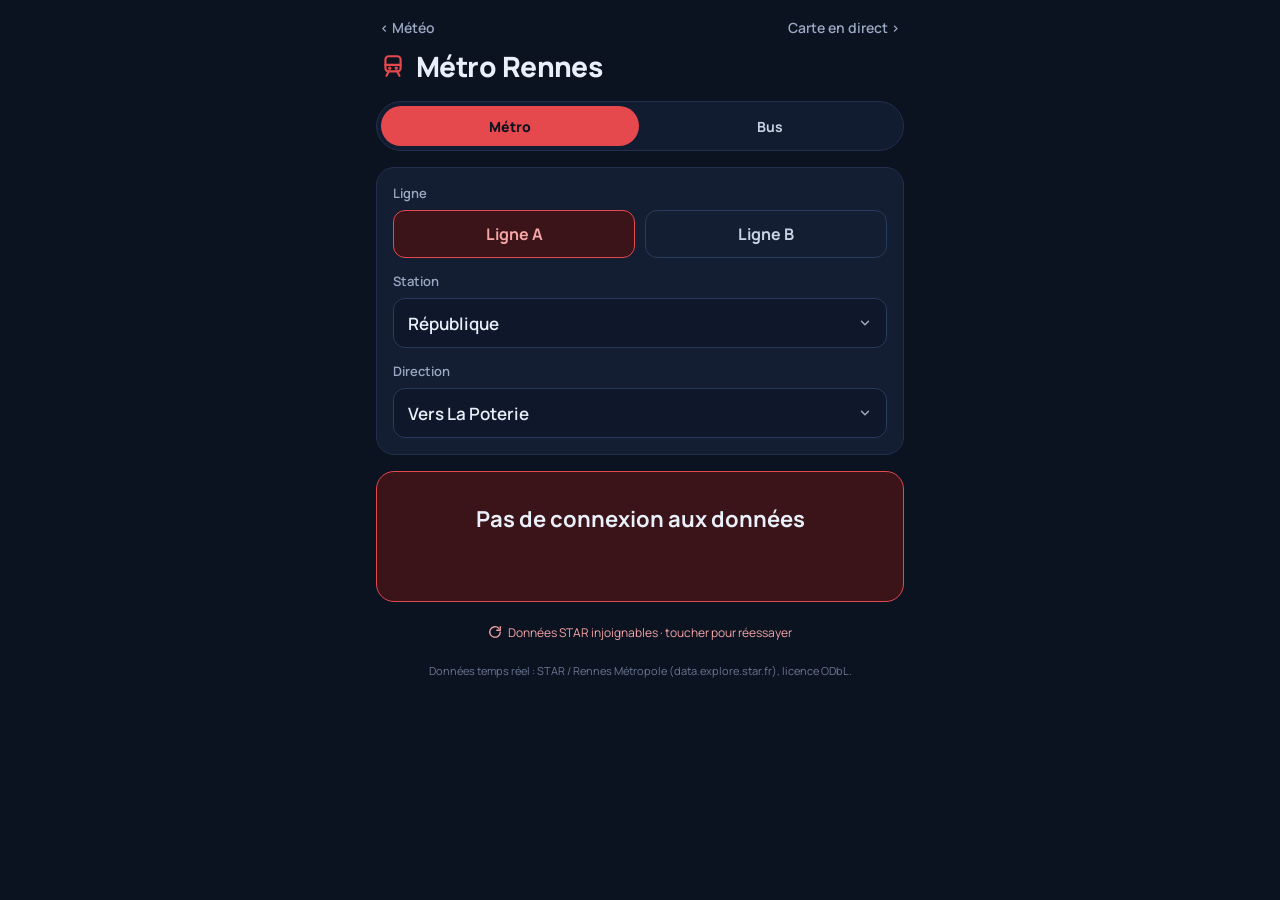
==== metro/index.html @ 05e3197b "Carte en direct des bus et métros de Rennes ; heures STAR lisibles par Safari Co-Authored-By: Claude" ====
<!doctype html>
<html lang="fr">
<head>
<meta charset="utf-8">
<meta name="viewport" content="width=device-width, initial-scale=1, viewport-fit=cover">
<meta name="theme-color" content="#0B1220">
<meta name="apple-mobile-web-app-capable" content="yes">
<meta name="mobile-web-app-capable" content="yes">
<meta name="apple-mobile-web-app-status-bar-style" content="black-translucent">
<meta name="apple-mobile-web-app-title" content="Métro">
<title>Métro et bus Rennes</title>
<link rel="manifest" href="manifest.webmanifest">
<link rel="icon" href="icon.svg" type="image/svg+xml">
<link rel="apple-touch-icon" href="apple-touch-icon.png">
<link rel="preconnect" href="https://fonts.googleapis.com">
<link rel="preconnect" href="https://fonts.gstatic.com" crossorigin>
<link href="https://fonts.googleapis.com/css2?family=Manrope:wght@400;500;600;700;800&display=swap" rel="stylesheet">
<link rel="stylesheet" href="metro.css">
</head>
<body data-tab="metro">
<div class="app">
  <header class="top">
    <div class="top-links"><a class="back" href="../">‹ Météo</a><a class="back" href="carte/">Carte en direct ›</a></div>
    <h1>
      <svg class="ico-metro" width="26" height="26" viewBox="0 0 24 24" fill="none" stroke="currentColor" stroke-width="2" stroke-linecap="round" stroke-linejoin="round" aria-hidden="true"><rect x="5" y="3" width="14" height="14" rx="3"/><path d="M5 11h14M8 17l-2 4M16 17l2 4"/><circle cx="9" cy="14" r=".6" fill="currentColor"/><circle cx="15" cy="14" r=".6" fill="currentColor"/></svg>
      <svg class="ico-bus" width="26" height="26" viewBox="0 0 24 24" fill="none" stroke="currentColor" stroke-width="2" stroke-linecap="round" stroke-linejoin="round" aria-hidden="true"><rect x="4" y="3" width="16" height="15" rx="3"/><path d="M4 11h16M8 18v3M16 18v3M9 7h6"/><circle cx="8" cy="14.5" r=".6" fill="currentColor"/><circle cx="16" cy="14.5" r=".6" fill="currentColor"/></svg>
      <span id="title">Métro Rennes</span>
    </h1>
  </header>

  <nav class="tabs" aria-label="Onglets">
    <a href="#metro" data-tab="metro" style="--c:#E5484D">Métro</a>
    <a href="#bus" data-tab="bus" style="--c:#5BB8FF">Bus</a>
  </nav>

  <!-- Onglet Métro -->
  <main class="tab" id="tab-metro">
    <section class="card">
      <div class="lbl">Ligne</div>
      <div class="seg" role="group" aria-label="Ligne">
        <button type="button" id="btn-a" data-line="A">Ligne A</button>
        <button type="button" id="btn-b" data-line="B">Ligne B</button>
      </div>

      <label class="lbl" for="station">Station</label>
      <select id="station"></select>

      <label class="lbl" for="direction">Direction</label>
      <select id="direction"></select>
    </section>

    <section class="result" id="result" aria-live="polite">
      <div class="r-label" id="r-label">Prochain métro dans</div>
      <div class="r-main" id="r-main">…</div>
      <div class="r-next" id="r-next"></div>
      <div class="r-note" id="r-note"></div>
    </section>

    <button type="button" class="status" id="status" aria-label="Actualiser">
      <svg width="14" height="14" viewBox="0 0 24 24" fill="none" stroke="currentColor" stroke-width="2.2" stroke-linecap="round" stroke-linejoin="round" aria-hidden="true"><path d="M21 12a9 9 0 1 1-2.6-6.4"/><path d="M21 3v6h-6"/></svg>
      <span id="status-text">Chargement…</span>
    </button>
    <pre class="debug" id="debug" hidden></pre>
  </main>

  <!-- Onglet Bus -->
  <main class="tab bus" id="tab-bus" hidden>
    <section class="card">
      <label class="lbl" for="from">Je pars de</label>
      <div class="ac">
        <input id="from" type="text" autocomplete="off" autocorrect="off" spellcheck="false" placeholder="République" enterkeyhint="next">
        <ul class="sugg" id="from-sugg" hidden></ul>
      </div>

      <div class="swap-row">
        <label class="lbl" for="to">Je vais à</label>
        <button type="button" class="swap" id="swap" aria-label="Inverser départ et arrivée">
          <svg width="18" height="18" viewBox="0 0 24 24" fill="none" stroke="currentColor" stroke-width="2.2" stroke-linecap="round" stroke-linejoin="round" aria-hidden="true"><path d="M7 4v16M3 8l4-4 4 4M17 20V4M13 16l4 4 4-4"/></svg>
        </button>
      </div>
      <div class="ac">
        <input id="to" type="text" autocomplete="off" autocorrect="off" spellcheck="false" placeholder="Gares" enterkeyhint="done">
        <ul class="sugg" id="to-sugg" hidden></ul>
      </div>
    </section>

    <section class="result" id="bus-result" aria-live="polite">
      <div class="r-label" id="b-label"></div>
      <div class="r-main small" id="b-main">Choisis tes deux arrêts</div>
      <div class="r-next" id="b-next"></div>
      <div class="r-note" id="b-note"></div>
    </section>

    <ul class="blist" id="b-list"></ul>

    <button type="button" class="status" id="b-status" aria-label="Actualiser">
      <svg width="14" height="14" viewBox="0 0 24 24" fill="none" stroke="currentColor" stroke-width="2.2" stroke-linecap="round" stroke-linejoin="round" aria-hidden="true"><path d="M21 12a9 9 0 1 1-2.6-6.4"/><path d="M21 3v6h-6"/></svg>
      <span id="b-status-text">Chargement des arrêts…</span>
    </button>
    <pre class="debug" id="b-debug" hidden></pre>
  </main>

  <footer class="foot">Données temps réel : STAR / Rennes Métropole (data.explore.star.fr), licence ODbL.</footer>
</div>
<script src="metro.js"></script>
<script src="bus.js"></script>
<script src="tabs.js"></script>
</body>
</html>
---- metro/metro.css ----
:root {
  --bg: #0B1220;
  --card: #141E33;
  --line: #22304D;
  --line2: #2A3A5C;
  --text: #EAF0FA;
  --soft: #C9D3E6;
  --muted: #9AA8C2;
  --a: #E5484D;
  --a-bg: #3A1418;
  --a-soft: #F6A5A7;
  --b: #4CC38A;
  --b-bg: #10301F;
  --b-soft: #A3E6C3;
  --c: var(--a);
  --c-bg: var(--a-bg);
  --c-soft: var(--a-soft);
  --safe-top: env(safe-area-inset-top, 0px);
  --safe-bottom: env(safe-area-inset-bottom, 0px);
}
body.line-b { --c: var(--b); --c-bg: var(--b-bg); --c-soft: var(--b-soft); }
body[data-tab="bus"] { --c: #5BB8FF; --c-bg: #0F2A44; --c-soft: #A9D8FF; }

* { box-sizing: border-box; }
html { -webkit-text-size-adjust: 100%; }
body {
  margin: 0;
  background: var(--bg);
  color: var(--text);
  font-family: Manrope, system-ui, -apple-system, sans-serif;
  font-variant-numeric: tabular-nums;
  -webkit-font-smoothing: antialiased;
}
button, select, input { font-family: inherit; color: inherit; }
h1 { margin: 0; }

.app {
  max-width: 560px;
  margin: 0 auto;
  padding: calc(var(--safe-top) + 14px) 16px calc(var(--safe-bottom) + 28px);
  display: flex;
  flex-direction: column;
  gap: 16px;
}

.top { display: flex; flex-direction: column; gap: 6px; padding: 0 4px; }
.back { color: var(--muted); text-decoration: none; font-size: 14px; font-weight: 600; align-self: flex-start; padding: 4px 0; }
.top h1 { display: flex; align-items: center; gap: 10px; font-size: 28px; font-weight: 800; letter-spacing: -0.02em; }
.top h1 svg { color: var(--c); }

.card { background: var(--card); border: 1px solid var(--line); border-radius: 18px; padding: 16px; }
.lbl { display: block; font-size: 13px; font-weight: 600; color: var(--muted); margin: 14px 0 8px; }
.lbl:first-child { margin-top: 0; }

.seg { display: grid; grid-template-columns: 1fr 1fr; gap: 10px; }
.seg button {
  height: 48px; border-radius: 12px; border: 1px solid var(--line2); background: transparent;
  font-size: 16px; font-weight: 700; color: var(--soft);
}
.seg button[data-line="A"].on { background: var(--a-bg); border-color: var(--a); color: var(--a-soft); }
.seg button[data-line="B"].on { background: var(--b-bg); border-color: var(--b); color: var(--b-soft); }

select {
  width: 100%; height: 50px; border-radius: 12px; border: 1px solid var(--line2);
  background: #0F182B; font-size: 17px; font-weight: 600; padding: 0 40px 0 14px;
  -webkit-appearance: none; appearance: none;
  background-image: url("data:image/svg+xml,%3Csvg xmlns='http://www.w3.org/2000/svg' width='14' height='14' viewBox='0 0 24 24' fill='none' stroke='%239AA8C2' stroke-width='2.5' stroke-linecap='round'%3E%3Cpath d='M6 9l6 6 6-6'/%3E%3C/svg%3E");
  background-repeat: no-repeat; background-position: right 14px center;
}

.result {
  background: var(--c-bg); border: 1px solid var(--c); border-radius: 18px;
  padding: 22px 16px; text-align: center; display: flex; flex-direction: column; gap: 4px;
}
.r-label { font-size: 14px; font-weight: 600; color: var(--c-soft); }
.r-main { font-size: 52px; font-weight: 800; letter-spacing: -0.03em; line-height: 1.15; color: var(--text); }
.r-main.small { font-size: 22px; font-weight: 700; letter-spacing: 0; line-height: 1.4; padding: 6px 0; }
.r-main.now { color: var(--c-soft); }
.r-next { font-size: 15px; font-weight: 600; color: var(--c-soft); min-height: 1.2em; }
.r-note { font-size: 12px; color: var(--muted); min-height: 1em; }

.status {
  align-self: center; display: flex; align-items: center; gap: 6px; background: none; border: 0;
  font-size: 12px; color: var(--muted); padding: 6px 10px;
}
.status.err { color: var(--a-soft); }
.status.spin svg { animation: spin .8s linear infinite; }
@keyframes spin { to { transform: rotate(360deg); } }

.debug { font-size: 11px; color: var(--muted); background: #0F182B; border-radius: 12px; padding: 12px; overflow-x: auto; white-space: pre-wrap; word-break: break-all; }
.foot { text-align: center; font-size: 11px; color: #6B7894; padding: 0 12px; }

/* Onglets */
.tabs {
  position: sticky; top: calc(var(--safe-top) + 6px); z-index: 1000;
  display: grid; grid-template-columns: 1fr 1fr; gap: 3px;
  background: rgba(20, 30, 51, 0.92); backdrop-filter: blur(10px); -webkit-backdrop-filter: blur(10px);
  border: 1px solid var(--line); border-radius: 999px; padding: 4px;
}
.tabs a {
  display: flex; align-items: center; justify-content: center; min-height: 40px;
  border-radius: 999px; color: var(--soft); font-size: 14px; font-weight: 700; text-decoration: none;
}
.tabs a[aria-current="page"] { background: var(--c); color: var(--bg); font-weight: 800; }
.tab { display: flex; flex-direction: column; gap: 16px; }
.tab[hidden] { display: none; }
.ico-bus { display: none; }
body[data-tab="bus"] .ico-bus { display: block; }
body[data-tab="bus"] .ico-metro { display: none; }

/* Bus : choix des arrêts */
.ac { position: relative; }
.ac input {
  width: 100%; height: 50px; border-radius: 12px; border: 1px solid var(--line2);
  background: #0F182B; font-size: 17px; font-weight: 600; padding: 0 14px; outline: none;
}
.ac input:focus { border-color: var(--c); }
.ac input::placeholder { color: #55617A; font-weight: 500; }
.sugg {
  position: absolute; left: 0; right: 0; top: 54px; z-index: 50; margin: 0; padding: 4px; list-style: none;
  background: #18233B; border: 1px solid var(--line2); border-radius: 12px; max-height: 300px; overflow-y: auto;
}
.sugg[hidden] { display: none; }
.sugg li { padding: 12px 10px; border-radius: 8px; font-size: 16px; font-weight: 600; }
.sugg li:active, .sugg li.hl { background: #22304D; }
.swap-row { display: flex; align-items: flex-end; justify-content: space-between; }
.swap {
  width: 38px; height: 34px; margin-bottom: 4px; border-radius: 10px; border: 1px solid var(--line2);
  background: transparent; color: var(--soft); display: flex; align-items: center; justify-content: center;
}

/* Bus : liste des passages */
.badge {
  display: inline-flex; align-items: center; justify-content: center; min-width: 40px; height: 28px; padding: 0 8px;
  border-radius: 8px; font-size: 15px; font-weight: 800; background: #2A3A5C; color: var(--text);
}
.r-head { display: flex; align-items: center; justify-content: center; gap: 8px; font-size: 15px; font-weight: 700; color: var(--soft); flex-wrap: wrap; }
.blist { list-style: none; margin: 0; padding: 0; display: flex; flex-direction: column; gap: 8px; }
.blist:empty { display: none; }
.blist li {
  display: flex; align-items: center; gap: 12px; background: var(--card); border: 1px solid var(--line);
  border-radius: 14px; padding: 12px 14px;
}
.blist .dest { flex: 1; min-width: 0; font-size: 15px; font-weight: 600; color: var(--soft); overflow: hidden; text-overflow: ellipsis; white-space: nowrap; }
.blist .when { font-size: 17px; font-weight: 800; white-space: nowrap; }
.blist .theo { font-size: 11px; color: var(--muted); font-weight: 600; display: block; text-align: right; }
.top-links { display: flex; justify-content: space-between; }
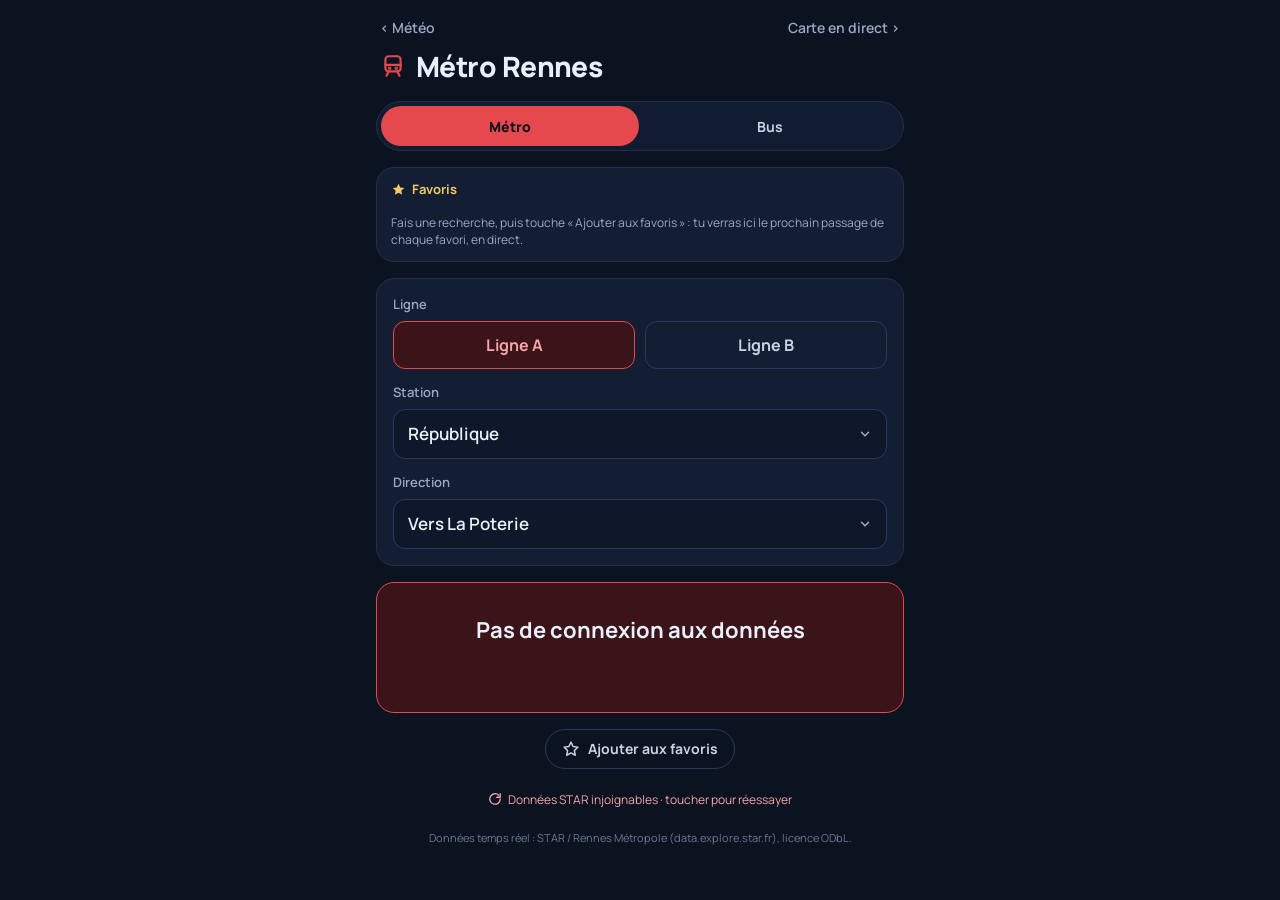
==== commit a04de30c: "Métro et bus : favoris (10 max) avec prochain passage en direct Co-Authored-By: Claude Opus 5.5 <nor" ====
--- a/metro/index.html
+++ b/metro/index.html
@@ -15,7 +15,7 @@
 <link rel="preconnect" href="https://fonts.googleapis.com">
 <link rel="preconnect" href="https://fonts.gstatic.com" crossorigin>
 <link href="https://fonts.googleapis.com/css2?family=Manrope:wght@400;500;600;700;800&display=swap" rel="stylesheet">
-<link rel="stylesheet" href="metro.css">
+<link rel="stylesheet" href="metro.css?v=6">
 </head>
 <body data-tab="metro">
 <div class="app">
@@ -32,6 +32,18 @@
     <a href="#metro" data-tab="metro" style="--c:#E5484D">Métro</a>
     <a href="#bus" data-tab="bus" style="--c:#5BB8FF">Bus</a>
   </nav>
+
+  <section class="favs" id="favs" aria-label="Favoris">
+    <div class="favs-head">
+      <span class="favs-title">
+        <svg width="15" height="15" viewBox="0 0 24 24" fill="currentColor" aria-hidden="true"><path d="M12 2.8l2.8 5.9 6.4.8-4.7 4.4 1.2 6.4L12 17.2l-5.7 3.1 1.2-6.4-4.7-4.4 6.4-.8z"/></svg>
+        Favoris
+      </span>
+      <button type="button" class="favs-edit" id="fav-edit" hidden>Modifier</button>
+    </div>
+    <ul class="favs-list" id="fav-list"></ul>
+    <p class="favs-empty" id="fav-empty">Fais une recherche, puis touche « Ajouter aux favoris » : tu verras ici le prochain passage de chaque favori, en direct.</p>
+  </section>
 
   <!-- Onglet Métro -->
   <main class="tab" id="tab-metro">
@@ -55,6 +67,8 @@
       <div class="r-next" id="r-next"></div>
       <div class="r-note" id="r-note"></div>
     </section>
+
+    <button type="button" class="fav-btn" id="fav-metro"><svg width="18" height="18" viewBox="0 0 24 24" fill="none" stroke="currentColor" stroke-width="2" stroke-linejoin="round" aria-hidden="true"><path d="M12 2.8l2.8 5.9 6.4.8-4.7 4.4 1.2 6.4L12 17.2l-5.7 3.1 1.2-6.4-4.7-4.4 6.4-.8z"/></svg><span>Ajouter aux favoris</span></button>
 
     <button type="button" class="status" id="status" aria-label="Actualiser">
       <svg width="14" height="14" viewBox="0 0 24 24" fill="none" stroke="currentColor" stroke-width="2.2" stroke-linecap="round" stroke-linejoin="round" aria-hidden="true"><path d="M21 12a9 9 0 1 1-2.6-6.4"/><path d="M21 3v6h-6"/></svg>
@@ -93,6 +107,8 @@
 
     <ul class="blist" id="b-list"></ul>
 
+    <button type="button" class="fav-btn" id="fav-bus"><svg width="18" height="18" viewBox="0 0 24 24" fill="none" stroke="currentColor" stroke-width="2" stroke-linejoin="round" aria-hidden="true"><path d="M12 2.8l2.8 5.9 6.4.8-4.7 4.4 1.2 6.4L12 17.2l-5.7 3.1 1.2-6.4-4.7-4.4 6.4-.8z"/></svg><span>Ajouter aux favoris</span></button>
+
     <button type="button" class="status" id="b-status" aria-label="Actualiser">
       <svg width="14" height="14" viewBox="0 0 24 24" fill="none" stroke="currentColor" stroke-width="2.2" stroke-linecap="round" stroke-linejoin="round" aria-hidden="true"><path d="M21 12a9 9 0 1 1-2.6-6.4"/><path d="M21 3v6h-6"/></svg>
       <span id="b-status-text">Chargement des arrêts…</span>
@@ -102,8 +118,9 @@
 
   <footer class="foot">Données temps réel : STAR / Rennes Métropole (data.explore.star.fr), licence ODbL.</footer>
 </div>
-<script src="metro.js"></script>
-<script src="bus.js"></script>
-<script src="tabs.js"></script>
+<script src="metro.js?v=6"></script>
+<script src="bus.js?v=6"></script>
+<script src="favoris.js?v=6"></script>
+<script src="tabs.js?v=6"></script>
 </body>
 </html>
--- a/metro/metro.css
+++ b/metro/metro.css
@@ -145,3 +145,37 @@
 .blist .when { font-size: 17px; font-weight: 800; white-space: nowrap; }
 .blist .theo { font-size: 11px; color: var(--muted); font-weight: 600; display: block; text-align: right; }
 .top-links { display: flex; justify-content: space-between; }
+
+/* Favoris */
+.favs { background: var(--card); border: 1px solid var(--line); border-radius: 18px; padding: 12px 14px; display: flex; flex-direction: column; gap: 8px; }
+.favs-head { display: flex; align-items: center; justify-content: space-between; }
+.favs-title { display: flex; align-items: center; gap: 6px; font-size: 13px; font-weight: 700; color: #F4C76B; }
+.favs-edit { background: none; border: 0; font-size: 13px; font-weight: 700; color: var(--muted); padding: 4px 2px; }
+.favs-empty { margin: 0; font-size: 12px; line-height: 1.45; color: var(--muted); }
+.favs-list { list-style: none; margin: 0; padding: 0; display: flex; flex-direction: column; }
+.favs-list li { display: flex; align-items: center; gap: 10px; padding: 9px 0; border-top: 1px solid var(--line); cursor: pointer; }
+.favs-list li:first-child { border-top: 0; }
+.favs-list li.on .f-name { color: #fff; }
+.f-tag {
+  flex: none; min-width: 34px; height: 26px; padding: 0 6px; border-radius: 7px; display: flex; align-items: center; justify-content: center;
+  font-size: 13px; font-weight: 800;
+}
+.f-tag.metro-a { background: var(--a); color: #fff; }
+.f-tag.metro-b { background: var(--b); color: #0B1220; }
+.f-text { flex: 1; min-width: 0; display: flex; flex-direction: column; }
+.f-name { font-size: 14px; font-weight: 700; color: var(--soft); overflow: hidden; text-overflow: ellipsis; white-space: nowrap; }
+.f-sub { font-size: 11px; color: var(--muted); overflow: hidden; text-overflow: ellipsis; white-space: nowrap; }
+.f-when { flex: none; text-align: right; font-size: 16px; font-weight: 800; white-space: nowrap; }
+.f-when.soon { color: #F4C76B; }
+.f-when.none { font-size: 12px; font-weight: 600; color: var(--muted); }
+.f-del { flex: none; width: 30px; height: 30px; border-radius: 50%; border: 1px solid var(--line2); background: none; color: var(--a-soft); font-size: 18px; line-height: 1; }
+.favs.editing .f-when { display: none; }
+.favs:not(.editing) .f-del { display: none; }
+
+.fav-btn {
+  align-self: center; display: flex; align-items: center; gap: 8px; height: 40px; padding: 0 16px; border-radius: 999px;
+  border: 1px solid var(--line2); background: transparent; font-size: 14px; font-weight: 700; color: var(--soft);
+}
+.fav-btn.saved { color: #F4C76B; border-color: #6B5626; }
+.fav-btn.saved svg { fill: currentColor; }
+.fav-btn[hidden] { display: none; }
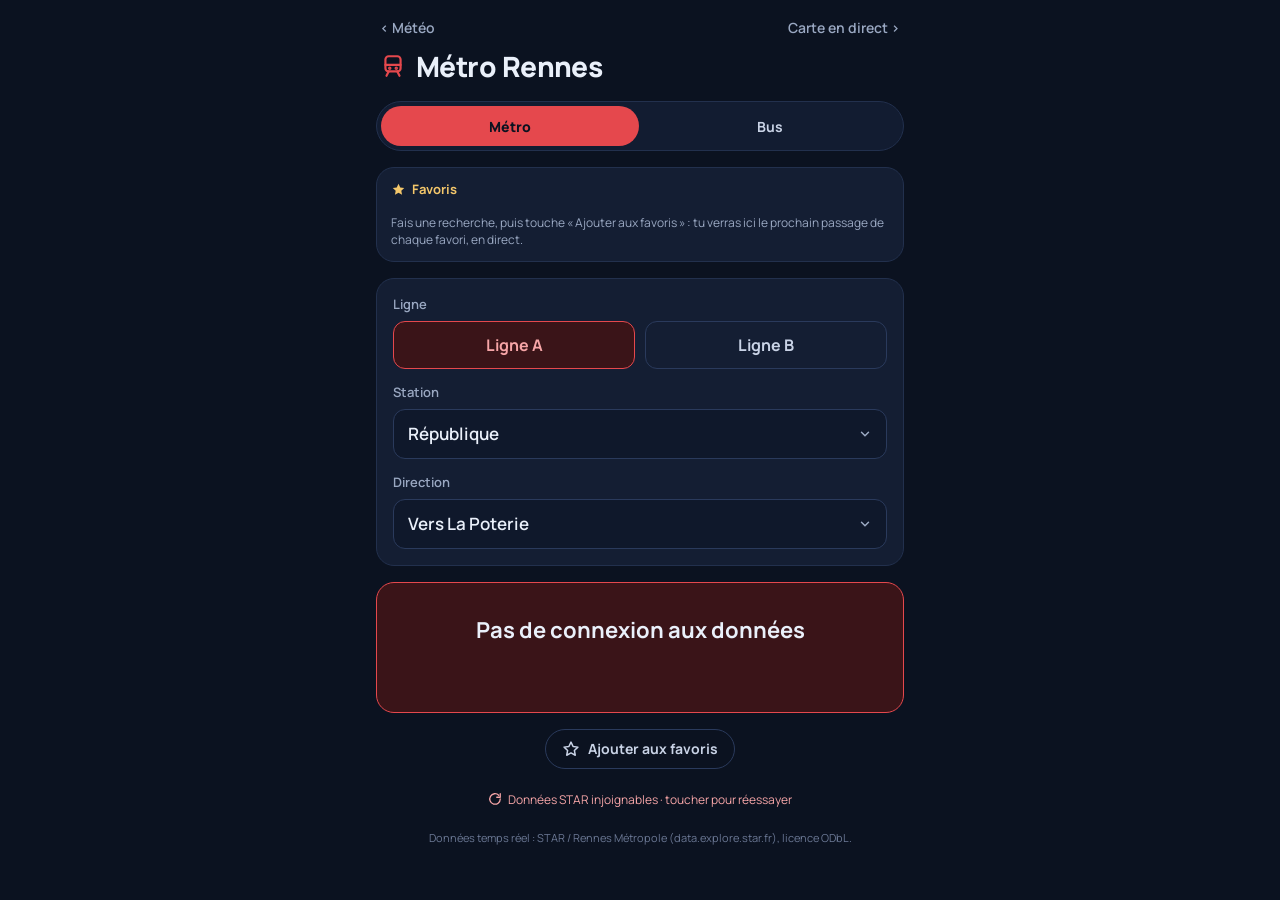
==== commit 75bd7f49: "Carte : ma position (point bleu clignotant) ; onglet Métro/Bus dans la météo ; favoris plus lisibles" ====
--- a/metro/index.html
+++ b/metro/index.html
@@ -15,7 +15,7 @@
 <link rel="preconnect" href="https://fonts.googleapis.com">
 <link rel="preconnect" href="https://fonts.gstatic.com" crossorigin>
 <link href="https://fonts.googleapis.com/css2?family=Manrope:wght@400;500;600;700;800&display=swap" rel="stylesheet">
-<link rel="stylesheet" href="metro.css?v=6">
+<link rel="stylesheet" href="metro.css?v=7">
 </head>
 <body data-tab="metro">
 <div class="app">
@@ -118,9 +118,9 @@
 
   <footer class="foot">Données temps réel : STAR / Rennes Métropole (data.explore.star.fr), licence ODbL.</footer>
 </div>
-<script src="metro.js?v=6"></script>
-<script src="bus.js?v=6"></script>
-<script src="favoris.js?v=6"></script>
-<script src="tabs.js?v=6"></script>
+<script src="metro.js?v=7"></script>
+<script src="bus.js?v=7"></script>
+<script src="favoris.js?v=7"></script>
+<script src="tabs.js?v=7"></script>
 </body>
 </html>
--- a/metro/metro.css
+++ b/metro/metro.css
@@ -153,7 +153,10 @@
 .favs-edit { background: none; border: 0; font-size: 13px; font-weight: 700; color: var(--muted); padding: 4px 2px; }
 .favs-empty { margin: 0; font-size: 12px; line-height: 1.45; color: var(--muted); }
 .favs-list { list-style: none; margin: 0; padding: 0; display: flex; flex-direction: column; }
-.favs-list li { display: flex; align-items: center; gap: 10px; padding: 9px 0; border-top: 1px solid var(--line); cursor: pointer; }
+.favs-list li { display: flex; flex-direction: column; gap: 4px; padding: 10px 0; border-top: 1px solid var(--line); cursor: pointer; }
+.f-top { display: flex; align-items: center; gap: 10px; min-width: 0; }
+.f-times { display: grid; grid-template-columns: 1fr 1fr; align-items: baseline; gap: 8px; padding-left: 44px; }
+.f-next { font-size: 16px; font-weight: 700; color: var(--soft); white-space: nowrap; }
 .favs-list li:first-child { border-top: 0; }
 .favs-list li.on .f-name { color: #fff; }
 .f-tag {
@@ -165,11 +168,11 @@
 .f-text { flex: 1; min-width: 0; display: flex; flex-direction: column; }
 .f-name { font-size: 14px; font-weight: 700; color: var(--soft); overflow: hidden; text-overflow: ellipsis; white-space: nowrap; }
 .f-sub { font-size: 11px; color: var(--muted); overflow: hidden; text-overflow: ellipsis; white-space: nowrap; }
-.f-when { flex: none; text-align: right; font-size: 16px; font-weight: 800; white-space: nowrap; }
+.f-when { font-size: 22px; font-weight: 800; white-space: nowrap; letter-spacing: -0.01em; }
 .f-when.soon { color: #F4C76B; }
 .f-when.none { font-size: 12px; font-weight: 600; color: var(--muted); }
 .f-del { flex: none; width: 30px; height: 30px; border-radius: 50%; border: 1px solid var(--line2); background: none; color: var(--a-soft); font-size: 18px; line-height: 1; }
-.favs.editing .f-when { display: none; }
+.favs.editing .f-times { display: none; }
 .favs:not(.editing) .f-del { display: none; }
 
 .fav-btn {
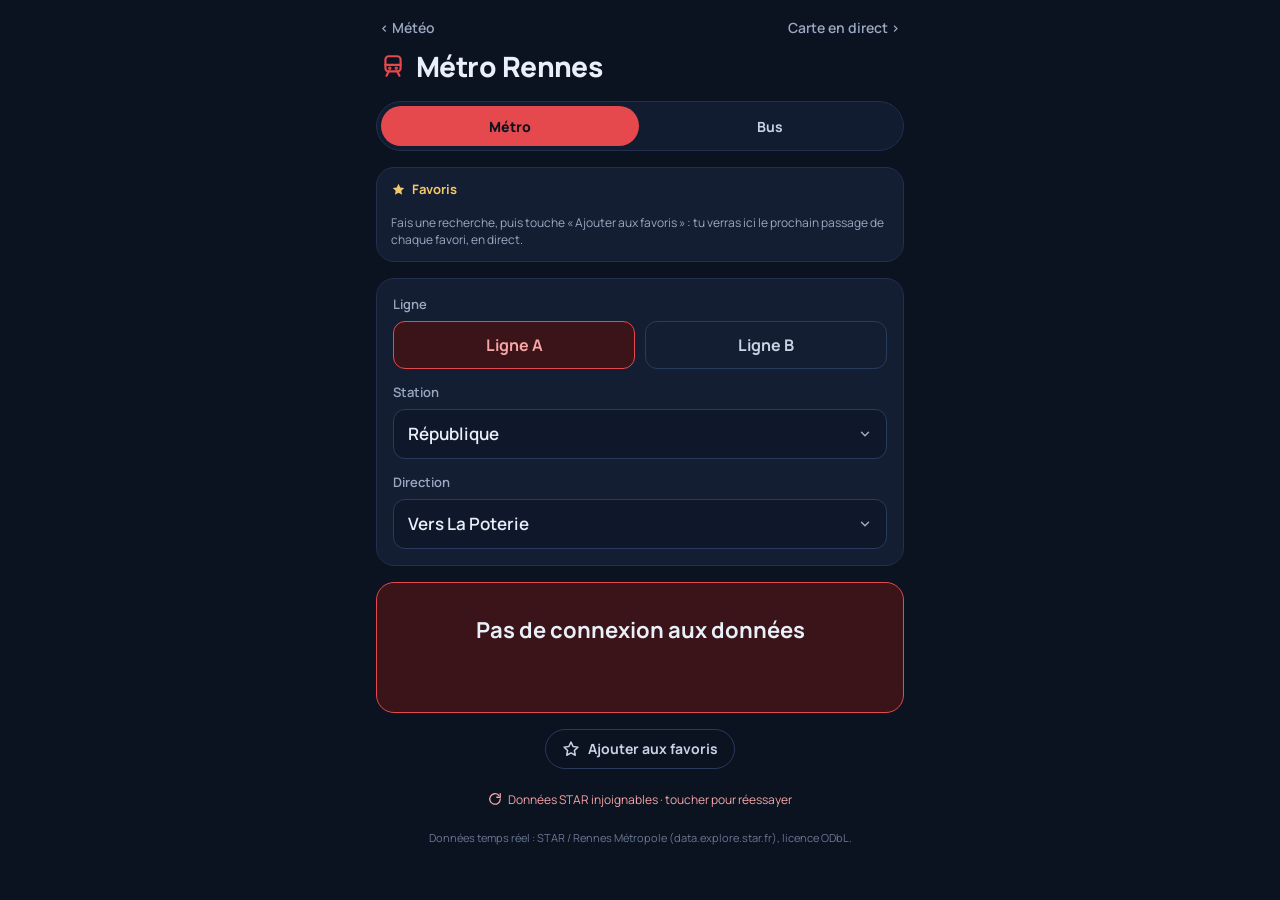
==== commit 70db0632: "Favoris : le passage suivant tient sur la largeur de l'iPhone Co-Authored-By: Claude Opus 5.5 <norep" ====
--- a/metro/index.html
+++ b/metro/index.html
@@ -15,7 +15,7 @@
 <link rel="preconnect" href="https://fonts.googleapis.com">
 <link rel="preconnect" href="https://fonts.gstatic.com" crossorigin>
 <link href="https://fonts.googleapis.com/css2?family=Manrope:wght@400;500;600;700;800&display=swap" rel="stylesheet">
-<link rel="stylesheet" href="metro.css?v=7">
+<link rel="stylesheet" href="metro.css?v=8">
 </head>
 <body data-tab="metro">
 <div class="app">
@@ -118,9 +118,9 @@
 
   <footer class="foot">Données temps réel : STAR / Rennes Métropole (data.explore.star.fr), licence ODbL.</footer>
 </div>
-<script src="metro.js?v=7"></script>
-<script src="bus.js?v=7"></script>
-<script src="favoris.js?v=7"></script>
-<script src="tabs.js?v=7"></script>
+<script src="metro.js?v=8"></script>
+<script src="bus.js?v=8"></script>
+<script src="favoris.js?v=8"></script>
+<script src="tabs.js?v=8"></script>
 </body>
 </html>
--- a/metro/metro.css
+++ b/metro/metro.css
@@ -155,8 +155,8 @@
 .favs-list { list-style: none; margin: 0; padding: 0; display: flex; flex-direction: column; }
 .favs-list li { display: flex; flex-direction: column; gap: 4px; padding: 10px 0; border-top: 1px solid var(--line); cursor: pointer; }
 .f-top { display: flex; align-items: center; gap: 10px; min-width: 0; }
-.f-times { display: grid; grid-template-columns: 1fr 1fr; align-items: baseline; gap: 8px; padding-left: 44px; }
-.f-next { font-size: 16px; font-weight: 700; color: var(--soft); white-space: nowrap; }
+.f-times { display: grid; grid-template-columns: auto 1fr; align-items: baseline; gap: 8px; padding-left: 44px; }
+.f-next { text-align: right; font-size: 15px; font-weight: 700; color: var(--soft); white-space: nowrap; }
 .favs-list li:first-child { border-top: 0; }
 .favs-list li.on .f-name { color: #fff; }
 .f-tag {
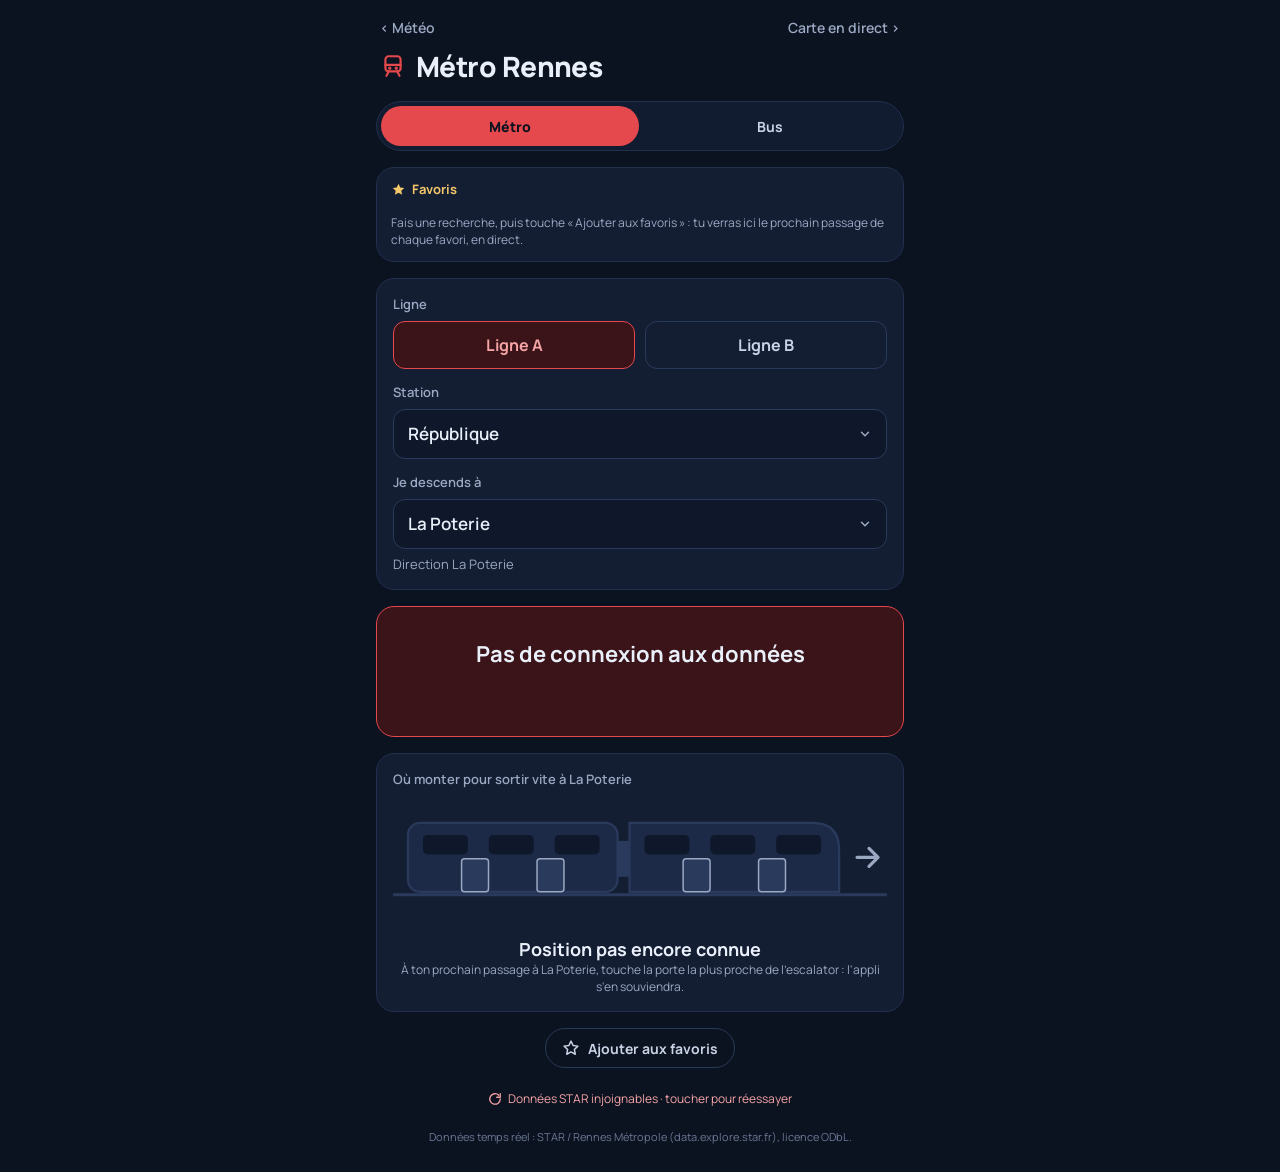
==== commit 7c5edff0: "Métro : « Je descends à » remplace la direction, et schéma de rame indiquant où monter La direction " ====
--- a/metro/index.html
+++ b/metro/index.html
@@ -15,7 +15,7 @@
 <link rel="preconnect" href="https://fonts.googleapis.com">
 <link rel="preconnect" href="https://fonts.gstatic.com" crossorigin>
 <link href="https://fonts.googleapis.com/css2?family=Manrope:wght@400;500;600;700;800&display=swap" rel="stylesheet">
-<link rel="stylesheet" href="metro.css?v=8">
+<link rel="stylesheet" href="metro.css?v=9">
 </head>
 <body data-tab="metro">
 <div class="app">
@@ -57,8 +57,9 @@
       <label class="lbl" for="station">Station</label>
       <select id="station"></select>
 
-      <label class="lbl" for="direction">Direction</label>
-      <select id="direction"></select>
+      <label class="lbl" for="dest">Je descends à</label>
+      <select id="dest"></select>
+      <div class="dir-hint" id="dir-hint"></div>
     </section>
 
     <section class="result" id="result" aria-live="polite">
@@ -66,6 +67,13 @@
       <div class="r-main" id="r-main">…</div>
       <div class="r-next" id="r-next"></div>
       <div class="r-note" id="r-note"></div>
+    </section>
+
+    <section class="card train-card" id="train-card" hidden>
+      <div class="lbl" id="train-title">Où monter</div>
+      <div class="train-wrap" id="train"></div>
+      <div class="train-text" id="train-text"></div>
+      <div class="train-help" id="train-help"></div>
     </section>
 
     <button type="button" class="fav-btn" id="fav-metro"><svg width="18" height="18" viewBox="0 0 24 24" fill="none" stroke="currentColor" stroke-width="2" stroke-linejoin="round" aria-hidden="true"><path d="M12 2.8l2.8 5.9 6.4.8-4.7 4.4 1.2 6.4L12 17.2l-5.7 3.1 1.2-6.4-4.7-4.4 6.4-.8z"/></svg><span>Ajouter aux favoris</span></button>
@@ -118,9 +126,9 @@
 
   <footer class="foot">Données temps réel : STAR / Rennes Métropole (data.explore.star.fr), licence ODbL.</footer>
 </div>
-<script src="metro.js?v=8"></script>
-<script src="bus.js?v=8"></script>
-<script src="favoris.js?v=8"></script>
-<script src="tabs.js?v=8"></script>
+<script src="metro.js?v=9"></script>
+<script src="bus.js?v=9"></script>
+<script src="favoris.js?v=9"></script>
+<script src="tabs.js?v=9"></script>
 </body>
 </html>
--- a/metro/metro.css
+++ b/metro/metro.css
@@ -182,3 +182,24 @@
 .fav-btn.saved { color: #F4C76B; border-color: #6B5626; }
 .fav-btn.saved svg { fill: currentColor; }
 .fav-btn[hidden] { display: none; }
+
+/* « Je descends à » : rappel de la direction */
+.dir-hint { font-size: 13px; color: var(--muted); margin-top: 6px; }
+
+/* Où monter dans la rame */
+.train-text { margin-top: 4px; }
+.train-wrap svg { width: 100%; height: auto; display: block; }
+.t-car { fill: #1C2A47; stroke: var(--line2); stroke-width: 1.5; }
+.t-win { fill: #0F182B; }
+.t-joint { fill: var(--line2); }
+.t-door { fill: #2A3A5C; stroke: var(--muted); stroke-width: 1; transition: fill .2s; }
+.t-door.on { fill: var(--c); stroke: var(--c-soft); }
+.t-hit { fill: transparent; cursor: pointer; }
+.t-rail { stroke: var(--line2); stroke-width: 2; }
+.t-arrow { fill: none; stroke: var(--muted); stroke-width: 2.2; stroke-linecap: round; stroke-linejoin: round; }
+.t-dot { fill: #FF3B30; animation: t-blink 1s ease-in-out infinite; }
+.t-pulse { fill: #FF3B30; opacity: .35; transform-box: fill-box; transform-origin: center; animation: t-pulse 1.4s ease-out infinite; }
+@keyframes t-blink { 0%, 100% { opacity: 1; } 50% { opacity: .25; } }
+@keyframes t-pulse { 0% { transform: scale(.5); opacity: .6; } 100% { transform: scale(1.8); opacity: 0; } }
+.train-text { font-size: 18px; font-weight: 700; text-align: center; color: var(--text); }
+.train-help { font-size: 12px; color: var(--muted); text-align: center; }
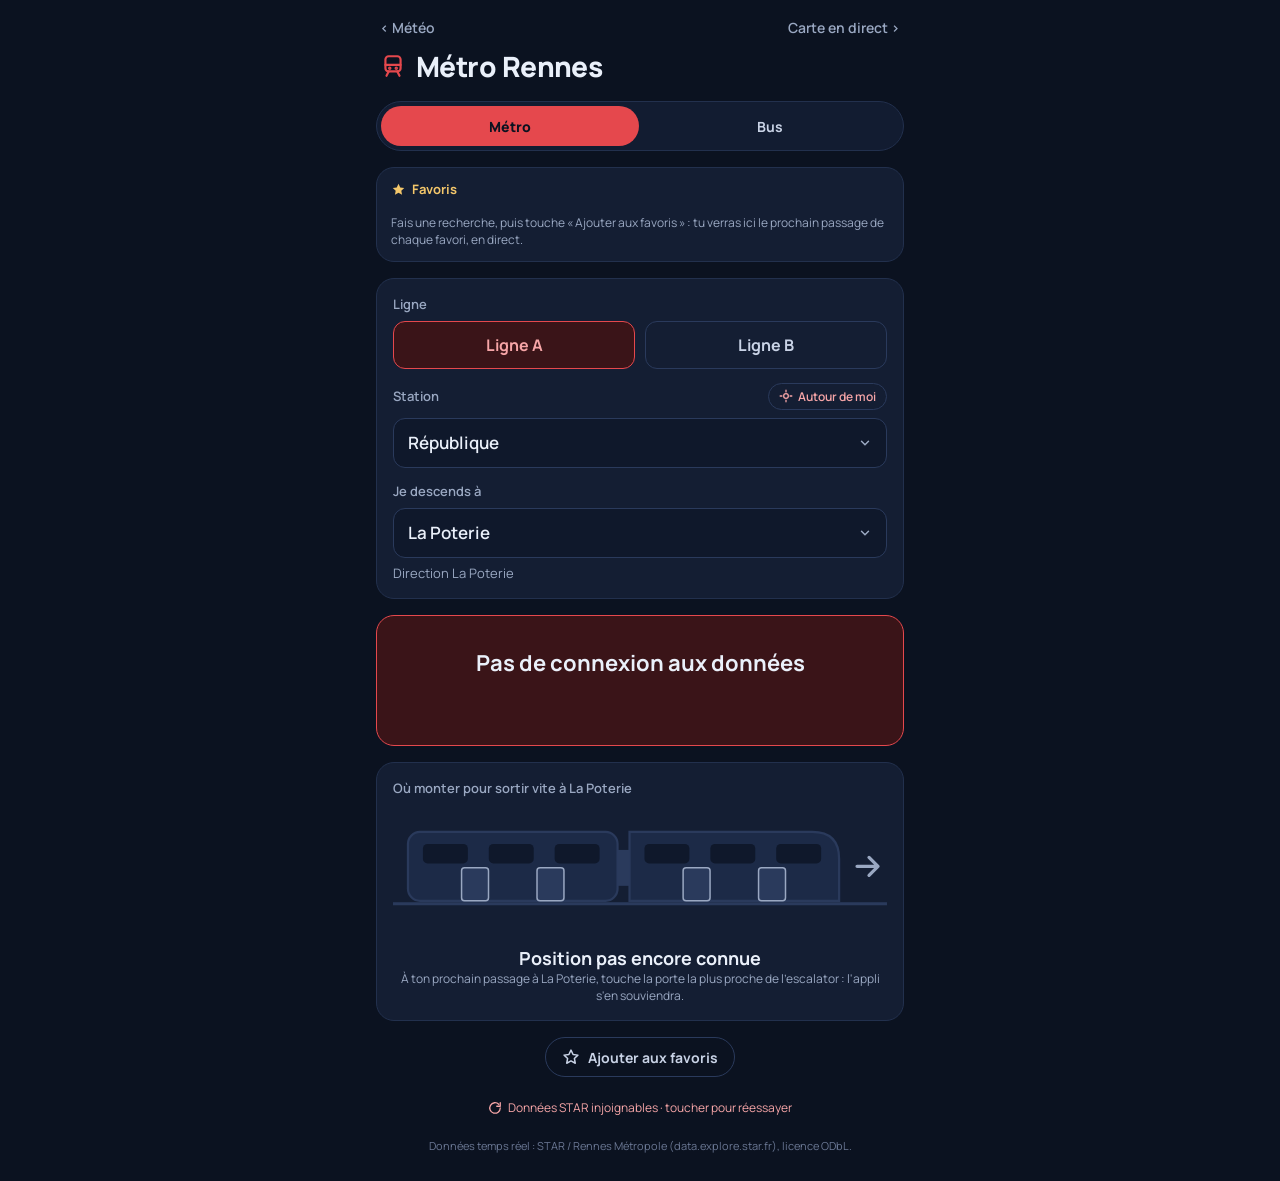
==== commit c2a25827: "Métro : à l'ouverture, choisit la station la plus proche et la fait clignoter Localisation du téléph" ====
--- a/metro/index.html
+++ b/metro/index.html
@@ -15,7 +15,7 @@
 <link rel="preconnect" href="https://fonts.googleapis.com">
 <link rel="preconnect" href="https://fonts.gstatic.com" crossorigin>
 <link href="https://fonts.googleapis.com/css2?family=Manrope:wght@400;500;600;700;800&display=swap" rel="stylesheet">
-<link rel="stylesheet" href="metro.css?v=9">
+<link rel="stylesheet" href="metro.css?v=10">
 </head>
 <body data-tab="metro">
 <div class="app">
@@ -54,7 +54,11 @@
         <button type="button" id="btn-b" data-line="B">Ligne B</button>
       </div>
 
-      <label class="lbl" for="station">Station</label>
+      <div class="lbl-row">
+        <label class="lbl" for="station">Station</label>
+        <button type="button" class="locate" id="locate" aria-label="Trouver la station la plus proche"><svg width="14" height="14" viewBox="0 0 24 24" fill="none" stroke="currentColor" stroke-width="2.2" stroke-linecap="round" aria-hidden="true"><circle cx="12" cy="12" r="4"/><path d="M12 2v3M12 19v3M2 12h3M19 12h3"/></svg><span>Autour de moi</span></button>
+      </div>
+      <div class="here" id="here" hidden></div>
       <select id="station"></select>
 
       <label class="lbl" for="dest">Je descends à</label>
@@ -126,9 +130,10 @@
 
   <footer class="foot">Données temps réel : STAR / Rennes Métropole (data.explore.star.fr), licence ODbL.</footer>
 </div>
-<script src="metro.js?v=9"></script>
-<script src="bus.js?v=9"></script>
-<script src="favoris.js?v=9"></script>
-<script src="tabs.js?v=9"></script>
+<script src="metro.js?v=10"></script>
+<script src="geo.js?v=10"></script>
+<script src="bus.js?v=10"></script>
+<script src="favoris.js?v=10"></script>
+<script src="tabs.js?v=10"></script>
 </body>
 </html>
--- a/metro/metro.css
+++ b/metro/metro.css
@@ -203,3 +203,21 @@
 @keyframes t-pulse { 0% { transform: scale(.5); opacity: .6; } 100% { transform: scale(1.8); opacity: 0; } }
 .train-text { font-size: 18px; font-weight: 700; text-align: center; color: var(--text); }
 .train-help { font-size: 12px; color: var(--muted); text-align: center; }
+
+/* Localisation : station la plus proche */
+.lbl-row { display: flex; align-items: center; justify-content: space-between; margin: 14px 0 8px; }
+.lbl-row .lbl { margin: 0; }
+.locate {
+  display: flex; align-items: center; gap: 5px; background: none; border: 1px solid var(--line2);
+  border-radius: 999px; padding: 4px 10px; font-size: 12px; font-weight: 600; color: var(--c-soft);
+}
+.here {
+  margin: 2px 0 8px; padding: 10px 12px; border-radius: 12px; background: var(--c-bg);
+  border: 1px solid var(--c); font-size: 15px; color: var(--text);
+}
+.here b { font-weight: 800; font-size: 17px; }
+.here .pin { color: #FF3B30; animation: t-blink 1s ease-in-out infinite; }
+.here.flash { animation: here-flash .5s ease-in-out 4; }
+select.flash { animation: sel-flash .5s ease-in-out 4; }
+@keyframes here-flash { 0%, 100% { background: var(--c-bg); } 50% { background: var(--c); } }
+@keyframes sel-flash { 0%, 100% { border-color: var(--line2); box-shadow: none; } 50% { border-color: var(--c); box-shadow: 0 0 0 4px var(--c); } }
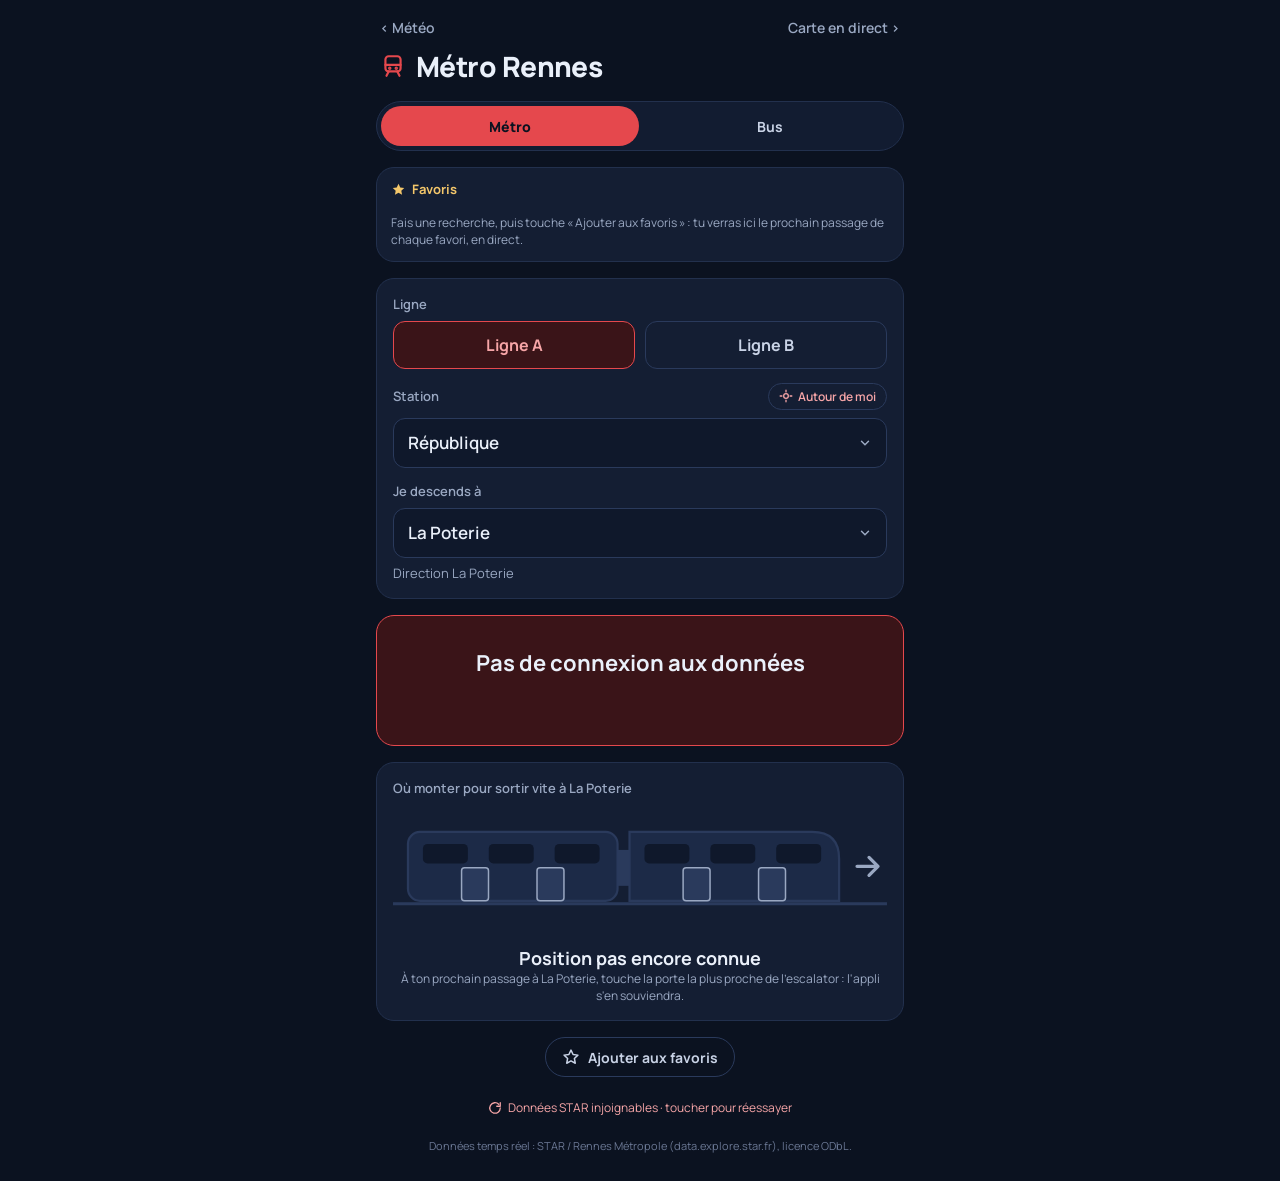
==== commit 98ffb964: "Mise à jour automatique de toutes les applis, sans réinstaller update.js compare les fichiers de l'a" ====
--- a/metro/index.html
+++ b/metro/index.html
@@ -135,5 +135,6 @@
 <script src="bus.js?v=10"></script>
 <script src="favoris.js?v=10"></script>
 <script src="tabs.js?v=10"></script>
+<script src="../update.js" data-sw="sw.js"></script>
 </body>
 </html>
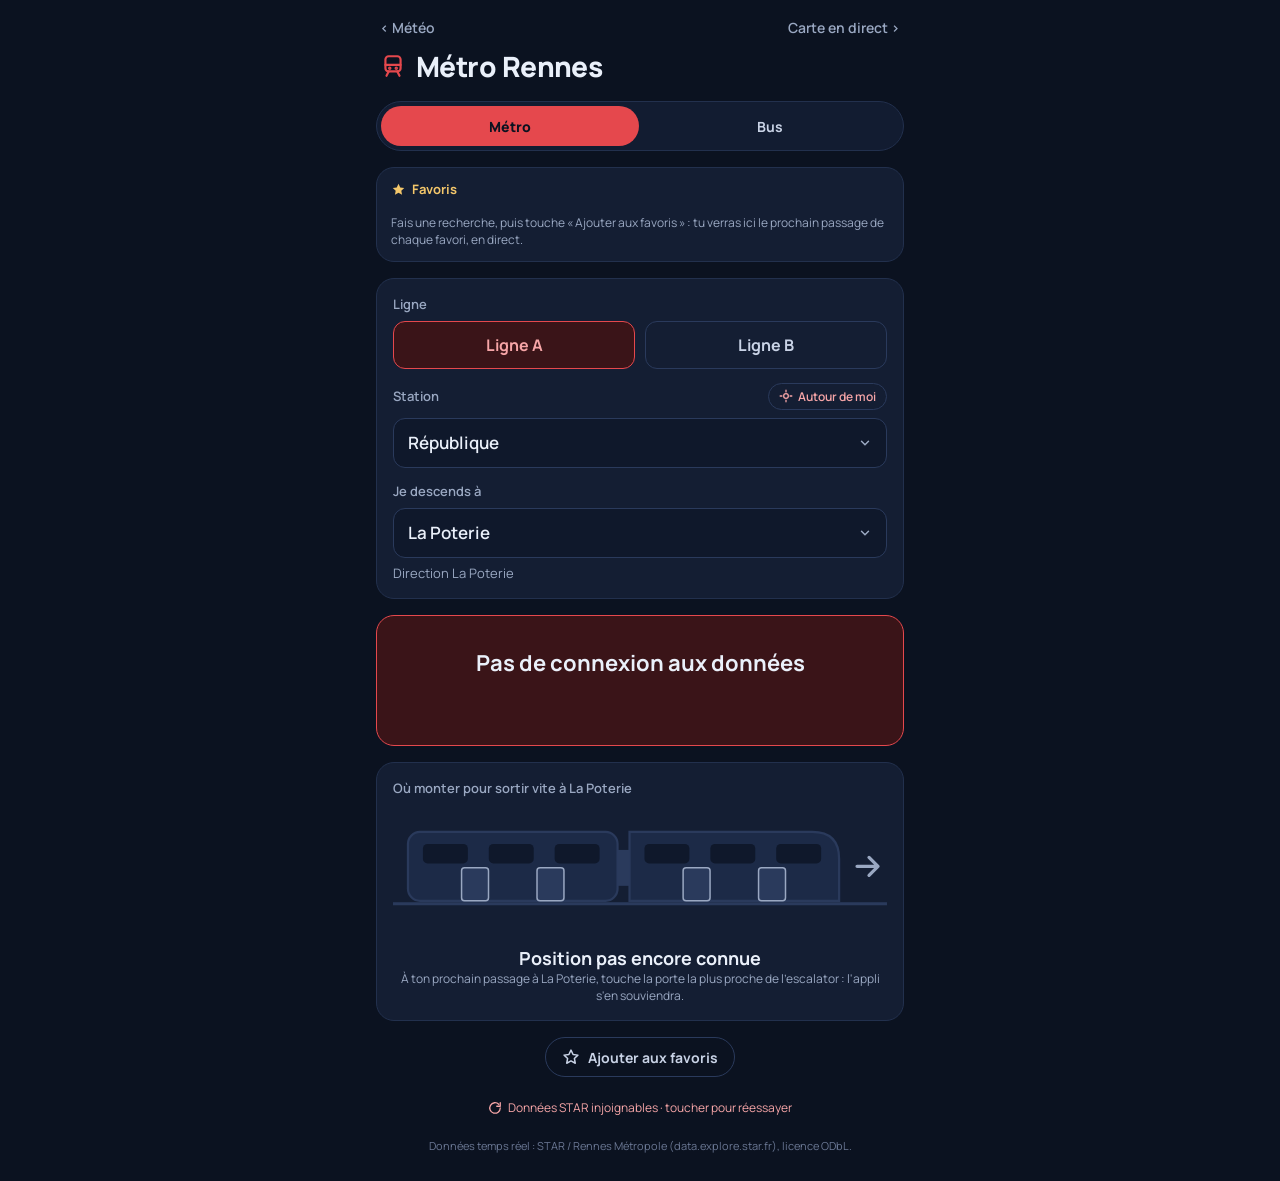
==== commit bd0320c5: "Métro : les favoris qui partent de la station où je suis sont mis en avant Co-Authored-By: Claude Op" ====
--- a/metro/index.html
+++ b/metro/index.html
@@ -15,7 +15,7 @@
 <link rel="preconnect" href="https://fonts.googleapis.com">
 <link rel="preconnect" href="https://fonts.gstatic.com" crossorigin>
 <link href="https://fonts.googleapis.com/css2?family=Manrope:wght@400;500;600;700;800&display=swap" rel="stylesheet">
-<link rel="stylesheet" href="metro.css?v=10">
+<link rel="stylesheet" href="metro.css?v=11">
 </head>
 <body data-tab="metro">
 <div class="app">
@@ -130,11 +130,11 @@
 
   <footer class="foot">Données temps réel : STAR / Rennes Métropole (data.explore.star.fr), licence ODbL.</footer>
 </div>
-<script src="metro.js?v=10"></script>
-<script src="geo.js?v=10"></script>
-<script src="bus.js?v=10"></script>
-<script src="favoris.js?v=10"></script>
-<script src="tabs.js?v=10"></script>
+<script src="metro.js?v=11"></script>
+<script src="geo.js?v=11"></script>
+<script src="bus.js?v=11"></script>
+<script src="favoris.js?v=11"></script>
+<script src="tabs.js?v=11"></script>
 <script src="../update.js" data-sw="sw.js"></script>
 </body>
 </html>
--- a/metro/metro.css
+++ b/metro/metro.css
@@ -221,3 +221,13 @@
 select.flash { animation: sel-flash .5s ease-in-out 4; }
 @keyframes here-flash { 0%, 100% { background: var(--c-bg); } 50% { background: var(--c); } }
 @keyframes sel-flash { 0%, 100% { border-color: var(--line2); box-shadow: none; } 50% { border-color: var(--c); box-shadow: 0 0 0 4px var(--c); } }
+
+/* Favoris qui partent de la station où je suis */
+.favs-list li.here {
+  margin: 2px -10px; padding: 10px; border-radius: 12px; border-top-color: transparent;
+  background: var(--c-bg); box-shadow: inset 0 0 0 1.5px var(--c);
+}
+.favs-list li.here + li { border-top-color: transparent; }
+.favs-list li.here .f-name { color: #fff; }
+.favs-list li.here .f-name::before { content: "● "; color: #FF3B30; animation: t-blink 1s ease-in-out infinite; }
+.favs-list li.here.flash { animation: here-flash .5s ease-in-out 4; }
